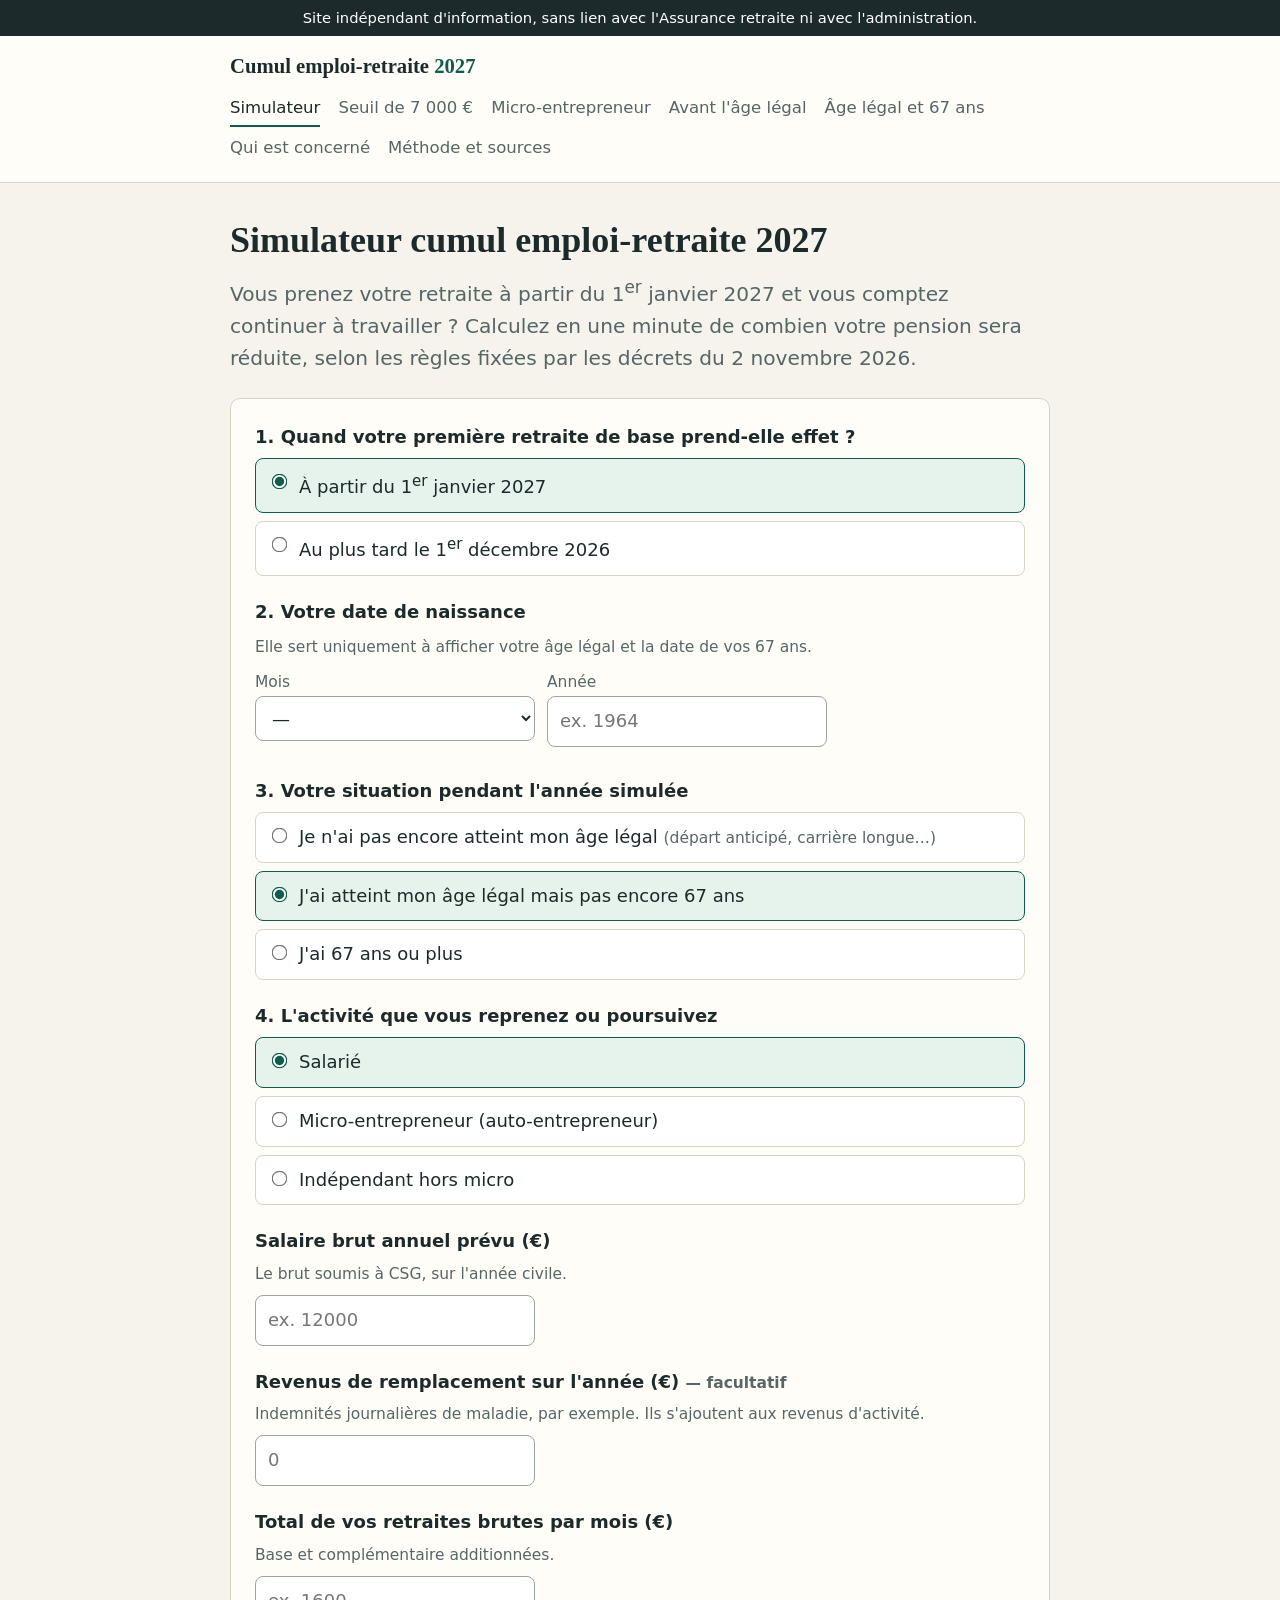
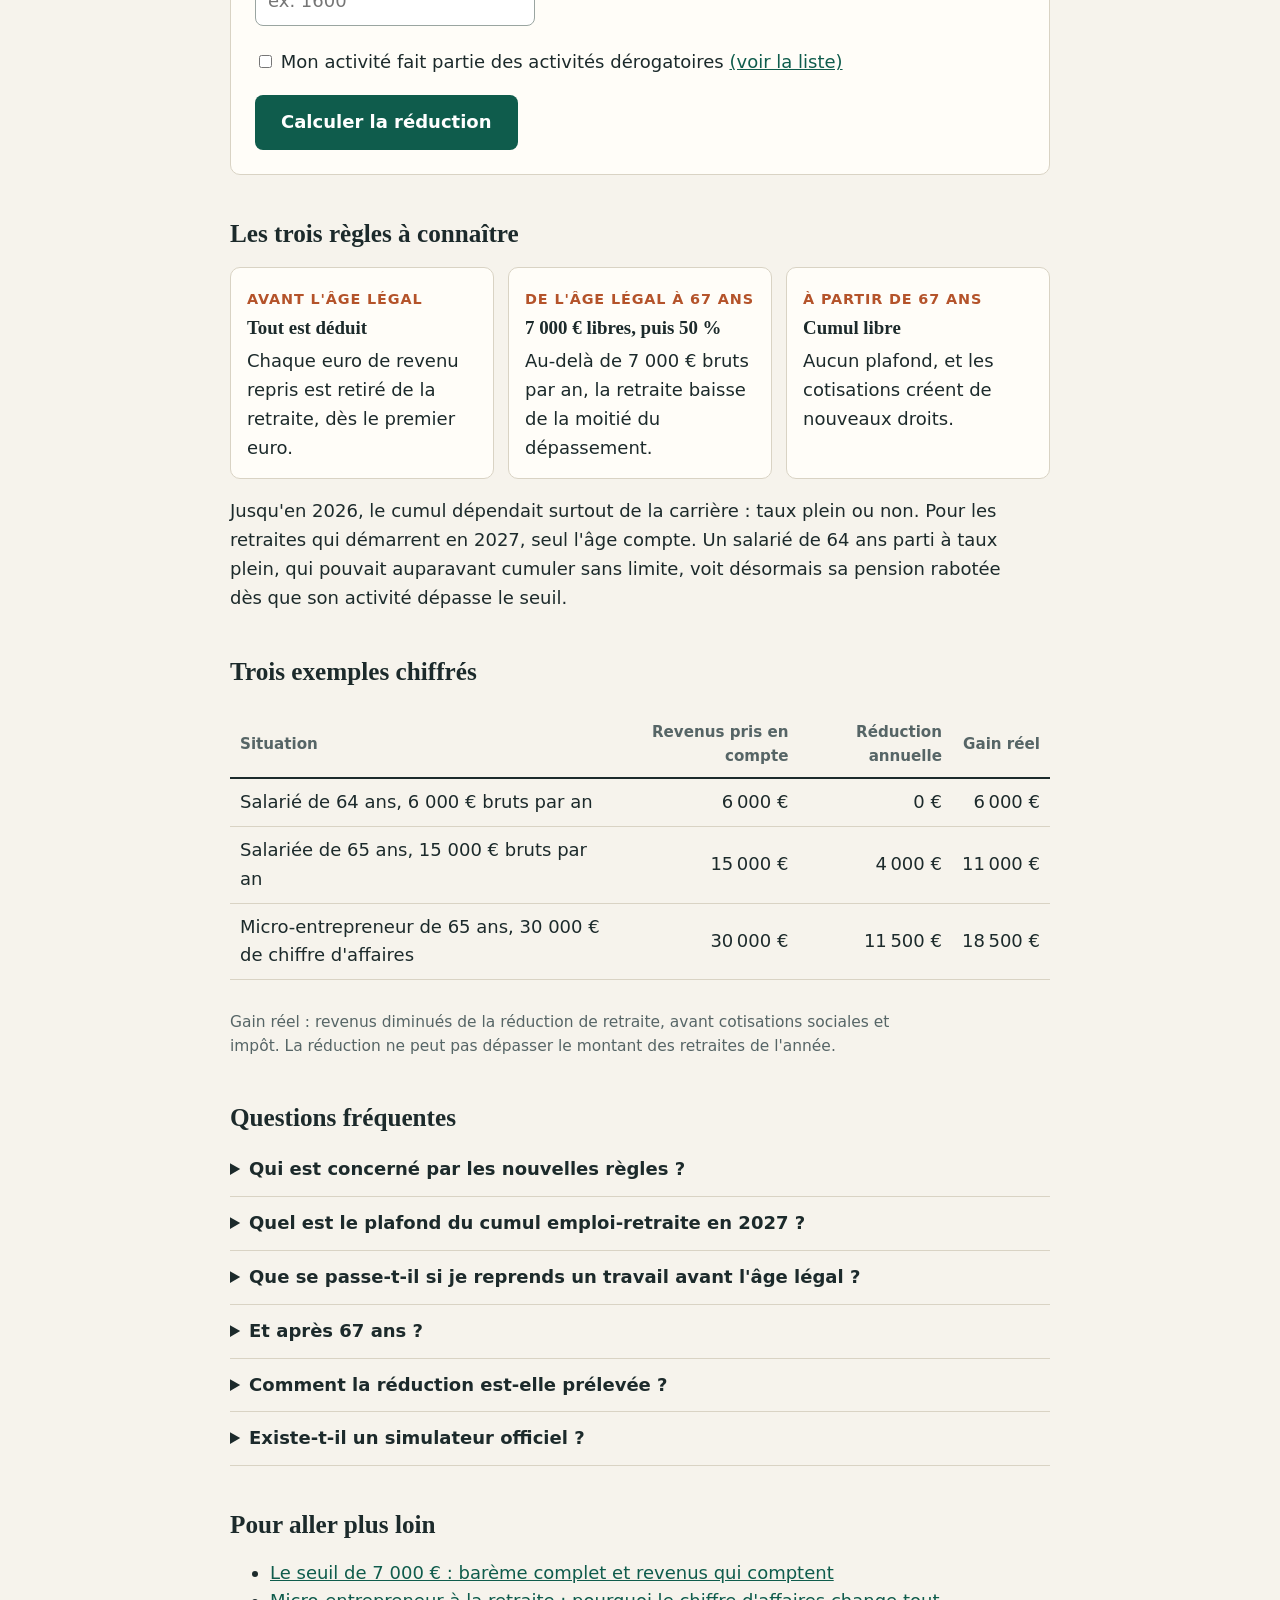
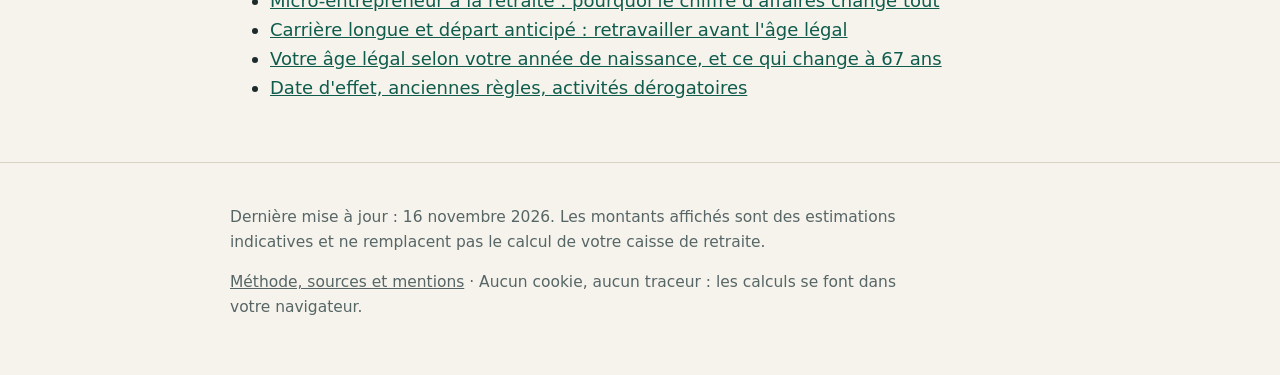
==== index.html @ e0299c95 "Add files via upload" ====
<!doctype html>
<html lang="fr">
<head>
<meta charset="utf-8">
<meta name="viewport" content="width=device-width, initial-scale=1">
<title>Simulateur cumul emploi-retraite 2027 : calculez la réduction de votre pension</title>
<meta name="description" content="Simulateur gratuit du cumul emploi-retraite 2027 : seuil de 7 000 €, réduction de 50 %, règles avant l'âge légal et après 67 ans. Calcul immédiat, sans inscription.">
<link rel="canonical" href="https://u-tawa.github.io/cumul-emploi-retraite/">
<meta property="og:title" content="Simulateur cumul emploi-retraite 2027 : calculez la réduction de votre pension">
<meta property="og:description" content="Simulateur gratuit du cumul emploi-retraite 2027 : seuil de 7 000 €, réduction de 50 %, règles avant l'âge légal et après 67 ans. Calcul immédiat, sans inscription.">
<meta property="og:type" content="website">
<meta property="og:url" content="https://u-tawa.github.io/cumul-emploi-retraite/">
<meta property="og:locale" content="fr_FR">
<link rel="icon" href="favicon.svg" type="image/svg+xml">
<link rel="stylesheet" href="style.css">
<script type="application/ld+json">{"@context": "https://schema.org", "@type": "FAQPage", "mainEntity": [{"@type": "Question", "name": "Qui est concerné par les nouvelles règles ?", "acceptedAnswer": {"@type": "Answer", "text": "Les personnes dont la première retraite de base prend effet à partir du 1er janvier 2027. Une retraite qui a pris effet au plus tard le 1er décembre 2026 reste soumise aux anciennes règles, même en cas de reprise d'activité ultérieure."}}, {"@type": "Question", "name": "Quel est le plafond du cumul emploi-retraite en 2027 ?", "acceptedAnswer": {"@type": "Answer", "text": "Entre l'âge légal et 67 ans, les revenus d'activité et de remplacement sont libres jusqu'à 7 000 € bruts par année civile. Au-delà, la retraite est réduite de la moitié du dépassement. Ce seuil est revalorisé chaque 1er janvier."}}, {"@type": "Question", "name": "Que se passe-t-il si je reprends un travail avant l'âge légal ?", "acceptedAnswer": {"@type": "Answer", "text": "La retraite est réduite du montant intégral des revenus perçus, dès le premier euro. C'est le cas notamment après un départ anticipé pour carrière longue."}}, {"@type": "Question", "name": "Et après 67 ans ?", "acceptedAnswer": {"@type": "Answer", "text": "Le cumul est libre, sans plafond de revenus, et les cotisations versées permettent d'acquérir de nouveaux droits à retraite."}}, {"@type": "Question", "name": "Comment la réduction est-elle prélevée ?", "acceptedAnswer": {"@type": "Answer", "text": "Elle est calculée sur les revenus de l'année civile puis retenue sur les versements suivants, par fractions égales sur douze mois, sans pouvoir amputer chaque versement de plus d'un tiers. Elle s'impute d'abord sur les retraites de base, puis sur les complémentaires."}}, {"@type": "Question", "name": "Existe-t-il un simulateur officiel ?", "acceptedAnswer": {"@type": "Answer", "text": "L'Assurance retraite a annoncé un simulateur pour le premier trimestre 2027. En attendant, l'outil de cette page applique les règles publiées au Journal officiel du 3 novembre 2026."}}]}</script><script type="application/ld+json">{"@context": "https://schema.org", "@type": "WebApplication", "name": "Simulateur cumul emploi-retraite 2027", "url": "https://u-tawa.github.io/cumul-emploi-retraite/", "applicationCategory": "FinanceApplication", "operatingSystem": "Tous", "inLanguage": "fr", "offers": {"@type": "Offer", "price": "0", "priceCurrency": "EUR"}, "dateModified": "2026-11-16"}</script>
</head>
<body>
<div class="notice">Site indépendant d'information, sans lien avec l'Assurance retraite ni avec l'administration.</div>
<header class="site"><div class="wrap">
<a class="brand" href="index.html">Cumul emploi-retraite <span>2027</span></a>
<nav class="main" aria-label="Navigation principale"><a href="index.html" aria-current="page">Simulateur</a><a href="plafond-7000-euros.html">Seuil de 7 000 €</a><a href="micro-entrepreneur.html">Micro-entrepreneur</a><a href="avant-age-legal.html">Avant l'âge légal</a><a href="age-legal-67-ans.html">Âge légal et 67 ans</a><a href="qui-est-concerne.html">Qui est concerné</a><a href="methode-sources.html">Méthode et sources</a></nav>
</div></header>
<main class="wrap">

<h1>Simulateur cumul emploi-retraite 2027</h1>
<p class="lead">Vous prenez votre retraite à partir du 1<sup>er</sup> janvier 2027 et vous comptez continuer à travailler ? Calculez en une minute de combien votre pension sera réduite, selon les règles fixées par les décrets du 2 novembre 2026.</p>

<form id="sim" class="card" novalidate>
<fieldset>
<legend>1. Quand votre première retraite de base prend-elle effet ?</legend>
<div class="choices">
<label><input type="radio" name="effet" value="apres" checked> <span>À partir du 1<sup>er</sup> janvier 2027</span></label>
<label><input type="radio" name="effet" value="avant"> <span>Au plus tard le 1<sup>er</sup> décembre 2026</span></label>
</div>
</fieldset>

<fieldset>
<legend>2. Votre date de naissance</legend>
<p class="hint">Elle sert uniquement à afficher votre âge légal et la date de vos 67 ans.</p>
<div class="row">
<div><label class="small" for="nm">Mois</label><select id="nm"><option value="">—</option><option value="1">Janvier</option><option value="2">Février</option><option value="3">Mars</option><option value="4">Avril</option><option value="5">Mai</option><option value="6">Juin</option><option value="7">Juillet</option><option value="8">Août</option><option value="9">Septembre</option><option value="10">Octobre</option><option value="11">Novembre</option><option value="12">Décembre</option></select></div>
<div><label class="small" for="ny">Année</label><input id="ny" type="number" inputmode="numeric" min="1945" max="1985" placeholder="ex. 1964"></div>
</div>
<p class="hint" id="ageinfo" aria-live="polite"></p>
</fieldset>

<fieldset>
<legend>3. Votre situation pendant l'année simulée</legend>
<div class="choices">
<label><input type="radio" name="tranche" value="A"> <span>Je n'ai pas encore atteint mon âge légal <span class="small">(départ anticipé, carrière longue…)</span></span></label>
<label><input type="radio" name="tranche" value="B" checked> <span>J'ai atteint mon âge légal mais pas encore 67 ans</span></label>
<label><input type="radio" name="tranche" value="C"> <span>J'ai 67 ans ou plus</span></label>
</div>
</fieldset>

<fieldset>
<legend>4. L'activité que vous reprenez ou poursuivez</legend>
<div class="choices">
<label><input type="radio" name="statut" value="salarie" checked> <span>Salarié</span></label>
<label><input type="radio" name="statut" value="micro"> <span>Micro-entrepreneur (auto-entrepreneur)</span></label>
<label><input type="radio" name="statut" value="indep"> <span>Indépendant hors micro</span></label>
</div>
</fieldset>

<fieldset>
<label class="q" for="rev" id="lab-rev">Salaire brut annuel prévu (€)</label>
<p class="hint" id="hint-rev">Le brut soumis à CSG, sur l'année civile.</p>
<input id="rev" type="number" inputmode="decimal" min="0" step="100" placeholder="ex. 12000">
<div id="bloc-micro" hidden>
<p class="hint" style="margin-top:14px">Le décret retient le chiffre d'affaires. Certaines analyses y appliquent l'abattement forfaitaire ; vous pouvez tester cette hypothèse.</p>
<div class="row">
<div><label class="small" for="activite">Nature de l'activité</label>
<select id="activite"><option value="bnc">Profession libérale (BNC)</option><option value="bic">Prestation de services (BIC)</option><option value="vente">Vente de marchandises</option></select></div>
</div>
<p><label><input type="checkbox" id="abatt"> Calculer après abattement forfaitaire (hypothèse non confirmée)</label></p>
</div>
</fieldset>

<fieldset>
<label class="q" for="ij">Revenus de remplacement sur l'année (€) <span class="small">— facultatif</span></label>
<p class="hint">Indemnités journalières de maladie, par exemple. Ils s'ajoutent aux revenus d'activité.</p>
<input id="ij" type="number" inputmode="decimal" min="0" step="100" placeholder="0">
</fieldset>

<fieldset>
<label class="q" for="pension">Total de vos retraites brutes par mois (€)</label>
<p class="hint">Base et complémentaire additionnées.</p>
<input id="pension" type="number" inputmode="decimal" min="0" step="50" placeholder="ex. 1600">
</fieldset>

<p><label><input type="checkbox" id="derog"> Mon activité fait partie des activités dérogatoires <a href="qui-est-concerne.html#derogations">(voir la liste)</a></label></p>
<button class="go" type="submit">Calculer la réduction</button>
</form>

<section id="result" class="card" hidden aria-live="polite"></section>

<h2>Les trois règles à connaître</h2>
<div class="steps">
<div><span class="n">Avant l'âge légal</span><b>Tout est déduit</b>Chaque euro de revenu repris est retiré de la retraite, dès le premier euro.</div>
<div><span class="n">De l'âge légal à 67 ans</span><b>7 000 € libres, puis 50 %</b>Au-delà de 7 000 € bruts par an, la retraite baisse de la moitié du dépassement.</div>
<div><span class="n">À partir de 67 ans</span><b>Cumul libre</b>Aucun plafond, et les cotisations créent de nouveaux droits.</div>
</div>
<p>Jusqu'en 2026, le cumul dépendait surtout de la carrière : taux plein ou non. Pour les retraites qui démarrent en 2027, seul l'âge compte. Un salarié de 64 ans parti à taux plein, qui pouvait auparavant cumuler sans limite, voit désormais sa pension rabotée dès que son activité dépasse le seuil.</p>

<h2>Trois exemples chiffrés</h2>
<div class="tablewrap"><table class="data"><thead><tr><th scope="col">Situation</th><th scope="col">Revenus pris en compte</th><th scope="col">Réduction annuelle</th><th scope="col">Gain réel</th></tr></thead><tbody><tr><td>Salarié de 64 ans, 6 000 € bruts par an</td><td>6 000 €</td><td>0 €</td><td>6 000 €</td></tr><tr><td>Salariée de 65 ans, 15 000 € bruts par an</td><td>15 000 €</td><td>4 000 €</td><td>11 000 €</td></tr><tr><td>Micro-entrepreneur de 65 ans, 30 000 € de chiffre d'affaires</td><td>30 000 €</td><td>11 500 €</td><td>18 500 €</td></tr></tbody></table></div>
<p class="small">Gain réel : revenus diminués de la réduction de retraite, avant cotisations sociales et impôt. La réduction ne peut pas dépasser le montant des retraites de l'année.</p>

<h2>Questions fréquentes</h2>
<details><summary>Qui est concerné par les nouvelles règles ?</summary><p>Les personnes dont la première retraite de base prend effet à partir du 1er janvier 2027. Une retraite qui a pris effet au plus tard le 1er décembre 2026 reste soumise aux anciennes règles, même en cas de reprise d'activité ultérieure.</p></details><details><summary>Quel est le plafond du cumul emploi-retraite en 2027 ?</summary><p>Entre l'âge légal et 67 ans, les revenus d'activité et de remplacement sont libres jusqu'à 7 000 € bruts par année civile. Au-delà, la retraite est réduite de la moitié du dépassement. Ce seuil est revalorisé chaque 1er janvier.</p></details><details><summary>Que se passe-t-il si je reprends un travail avant l'âge légal ?</summary><p>La retraite est réduite du montant intégral des revenus perçus, dès le premier euro. C'est le cas notamment après un départ anticipé pour carrière longue.</p></details><details><summary>Et après 67 ans ?</summary><p>Le cumul est libre, sans plafond de revenus, et les cotisations versées permettent d'acquérir de nouveaux droits à retraite.</p></details><details><summary>Comment la réduction est-elle prélevée ?</summary><p>Elle est calculée sur les revenus de l'année civile puis retenue sur les versements suivants, par fractions égales sur douze mois, sans pouvoir amputer chaque versement de plus d'un tiers. Elle s'impute d'abord sur les retraites de base, puis sur les complémentaires.</p></details><details><summary>Existe-t-il un simulateur officiel ?</summary><p>L'Assurance retraite a annoncé un simulateur pour le premier trimestre 2027. En attendant, l'outil de cette page applique les règles publiées au Journal officiel du 3 novembre 2026.</p></details>

<h2>Pour aller plus loin</h2>
<ul>
<li><a href="plafond-7000-euros.html">Le seuil de 7 000 € : barème complet et revenus qui comptent</a></li>
<li><a href="micro-entrepreneur.html">Micro-entrepreneur à la retraite : pourquoi le chiffre d'affaires change tout</a></li>
<li><a href="avant-age-legal.html">Carrière longue et départ anticipé : retravailler avant l'âge légal</a></li>
<li><a href="age-legal-67-ans.html">Votre âge légal selon votre année de naissance, et ce qui change à 67 ans</a></li>
<li><a href="qui-est-concerne.html">Date d'effet, anciennes règles, activités dérogatoires</a></li>
</ul>

</main>
<footer class="site"><div class="wrap">
<p>Dernière mise à jour : 16 novembre 2026. Les montants affichés sont des estimations indicatives et ne remplacent pas le calcul de votre caisse de retraite.</p>
<p><a href="methode-sources.html">Méthode, sources et mentions</a> · Aucun cookie, aucun traceur : les calculs se font dans votre navigateur.</p>
</div></footer>
<script src="app.js" defer></script>
</body>
</html>
---- style.css ----
:root{
  --ink:#1c2a2b; --muted:#566566; --paper:#f6f3ec; --card:#fffdf8; --line:#d9d3c4;
  --accent:#0f5c4c; --accent-2:#b4532a; --warn-bg:#fdf1e3; --ok-bg:#e6f2ec; --bad-bg:#fbe9e4;
}
*{box-sizing:border-box}
html{font-size:112.5%}
body{margin:0;background:var(--paper);color:var(--ink);font-family:"Segoe UI",system-ui,-apple-system,Roboto,Helvetica,Arial,sans-serif;line-height:1.6}
a{color:var(--accent)}
a:focus-visible,button:focus-visible,input:focus-visible,select:focus-visible{outline:3px solid var(--accent-2);outline-offset:2px}
.wrap{max-width:860px;margin:0 auto;padding:0 20px}
header.site{border-bottom:1px solid var(--line);background:var(--card)}
header.site .wrap{display:flex;flex-wrap:wrap;align-items:center;justify-content:space-between;gap:8px 24px;padding-top:14px;padding-bottom:14px}
.brand{font-family:Georgia,"Times New Roman",serif;font-weight:700;font-size:1.15rem;color:var(--ink);text-decoration:none}
.brand span{color:var(--accent)}
nav.main{display:flex;flex-wrap:wrap;gap:4px 18px;font-size:.92rem}
nav.main a{text-decoration:none;color:var(--muted);padding:4px 0;border-bottom:2px solid transparent}
nav.main a:hover,nav.main a[aria-current=page]{color:var(--ink);border-color:var(--accent)}
.notice{background:var(--ink);color:#fff;font-size:.82rem;text-align:center;padding:6px 12px}
h1,h2,h3{font-family:Georgia,"Times New Roman",serif;line-height:1.2;text-wrap:balance}
h1{font-size:2rem;margin:36px 0 12px}
h2{font-size:1.4rem;margin:44px 0 10px}
h3{font-size:1.1rem;margin:26px 0 6px}
.lead{font-size:1.12rem;color:var(--muted);margin:0 0 24px;max-width:62ch}
p,li{max-width:70ch}
.card{background:var(--card);border:1px solid var(--line);border-radius:10px;padding:24px;margin:24px 0}
fieldset{border:0;padding:0;margin:0 0 22px}
legend,label.q{font-weight:600;display:block;margin-bottom:6px;padding:0}
.hint{font-size:.86rem;color:var(--muted);margin:2px 0 8px}
input[type=number],select{font:inherit;padding:10px 12px;border:1.5px solid #9aa5a1;border-radius:8px;background:#fff;color:var(--ink);width:100%;max-width:280px}
.row{display:flex;flex-wrap:wrap;gap:12px}
.row>div{flex:1 1 180px;max-width:280px}
.choices{display:grid;gap:8px}
.choices label{display:flex;gap:10px;align-items:flex-start;border:1.5px solid var(--line);border-radius:8px;padding:10px 12px;background:#fff;cursor:pointer}
.choices input{margin-top:6px;accent-color:var(--accent);transform:scale(1.2)}
.choices label:has(input:checked){border-color:var(--accent);background:var(--ok-bg)}
button.go{font:inherit;font-weight:700;background:var(--accent);color:#fff;border:0;border-radius:8px;padding:13px 26px;cursor:pointer}
button.go:hover{background:#0b4a3d}
#result{scroll-margin-top:16px}
.verdict{border-radius:10px;padding:20px 22px;margin:20px 0}
.verdict.ok{background:var(--ok-bg)}.verdict.mid{background:var(--warn-bg)}.verdict.bad{background:var(--bad-bg)}
.verdict .big{font-family:Georgia,serif;font-size:1.9rem;font-weight:700;display:block;line-height:1.15;margin:4px 0 6px;font-variant-numeric:tabular-nums}
.kv{width:100%;border-collapse:collapse;margin:10px 0}
.kv td{padding:9px 0;border-bottom:1px solid var(--line);vertical-align:top}
.kv td:last-child{text-align:right;font-weight:600;white-space:nowrap;font-variant-numeric:tabular-nums;padding-left:16px}
.tablewrap{overflow-x:auto}
table.data{border-collapse:collapse;width:100%;margin:14px 0;font-variant-numeric:tabular-nums}
table.data th,table.data td{border-bottom:1px solid var(--line);padding:9px 10px;text-align:right}
table.data th:first-child,table.data td:first-child{text-align:left}
table.data thead th{font-size:.84rem;color:var(--muted);font-weight:600;border-bottom:2px solid var(--ink)}
.callout{border-left:4px solid var(--accent-2);background:var(--warn-bg);padding:14px 18px;border-radius:0 8px 8px 0;margin:20px 0}
.callout p{margin:0}
.steps{display:grid;grid-template-columns:repeat(auto-fit,minmax(220px,1fr));gap:14px;margin:18px 0}
.steps div{background:var(--card);border:1px solid var(--line);border-radius:10px;padding:16px}
.steps b{display:block;font-family:Georgia,serif;font-size:1.05rem;margin-bottom:4px}
.steps .n{color:var(--accent-2);font-weight:700;font-size:.8rem;letter-spacing:.06em;text-transform:uppercase}
details{border-bottom:1px solid var(--line);padding:12px 0}
summary{font-weight:600;cursor:pointer}
.small{font-size:.86rem;color:var(--muted)}
footer.site{border-top:1px solid var(--line);margin-top:60px;padding:26px 0 40px;font-size:.86rem;color:var(--muted)}
footer.site a{color:var(--muted)}
.cta{display:inline-block;background:var(--accent);color:#fff;text-decoration:none;font-weight:700;padding:12px 22px;border-radius:8px;margin:8px 0}
[hidden]{display:none!important}
@media (max-width:560px){h1{font-size:1.6rem}.card{padding:18px}.verdict .big{font-size:1.5rem}}
@media print{header.site nav,.notice,button.go,footer.site{display:none}body{background:#fff}}
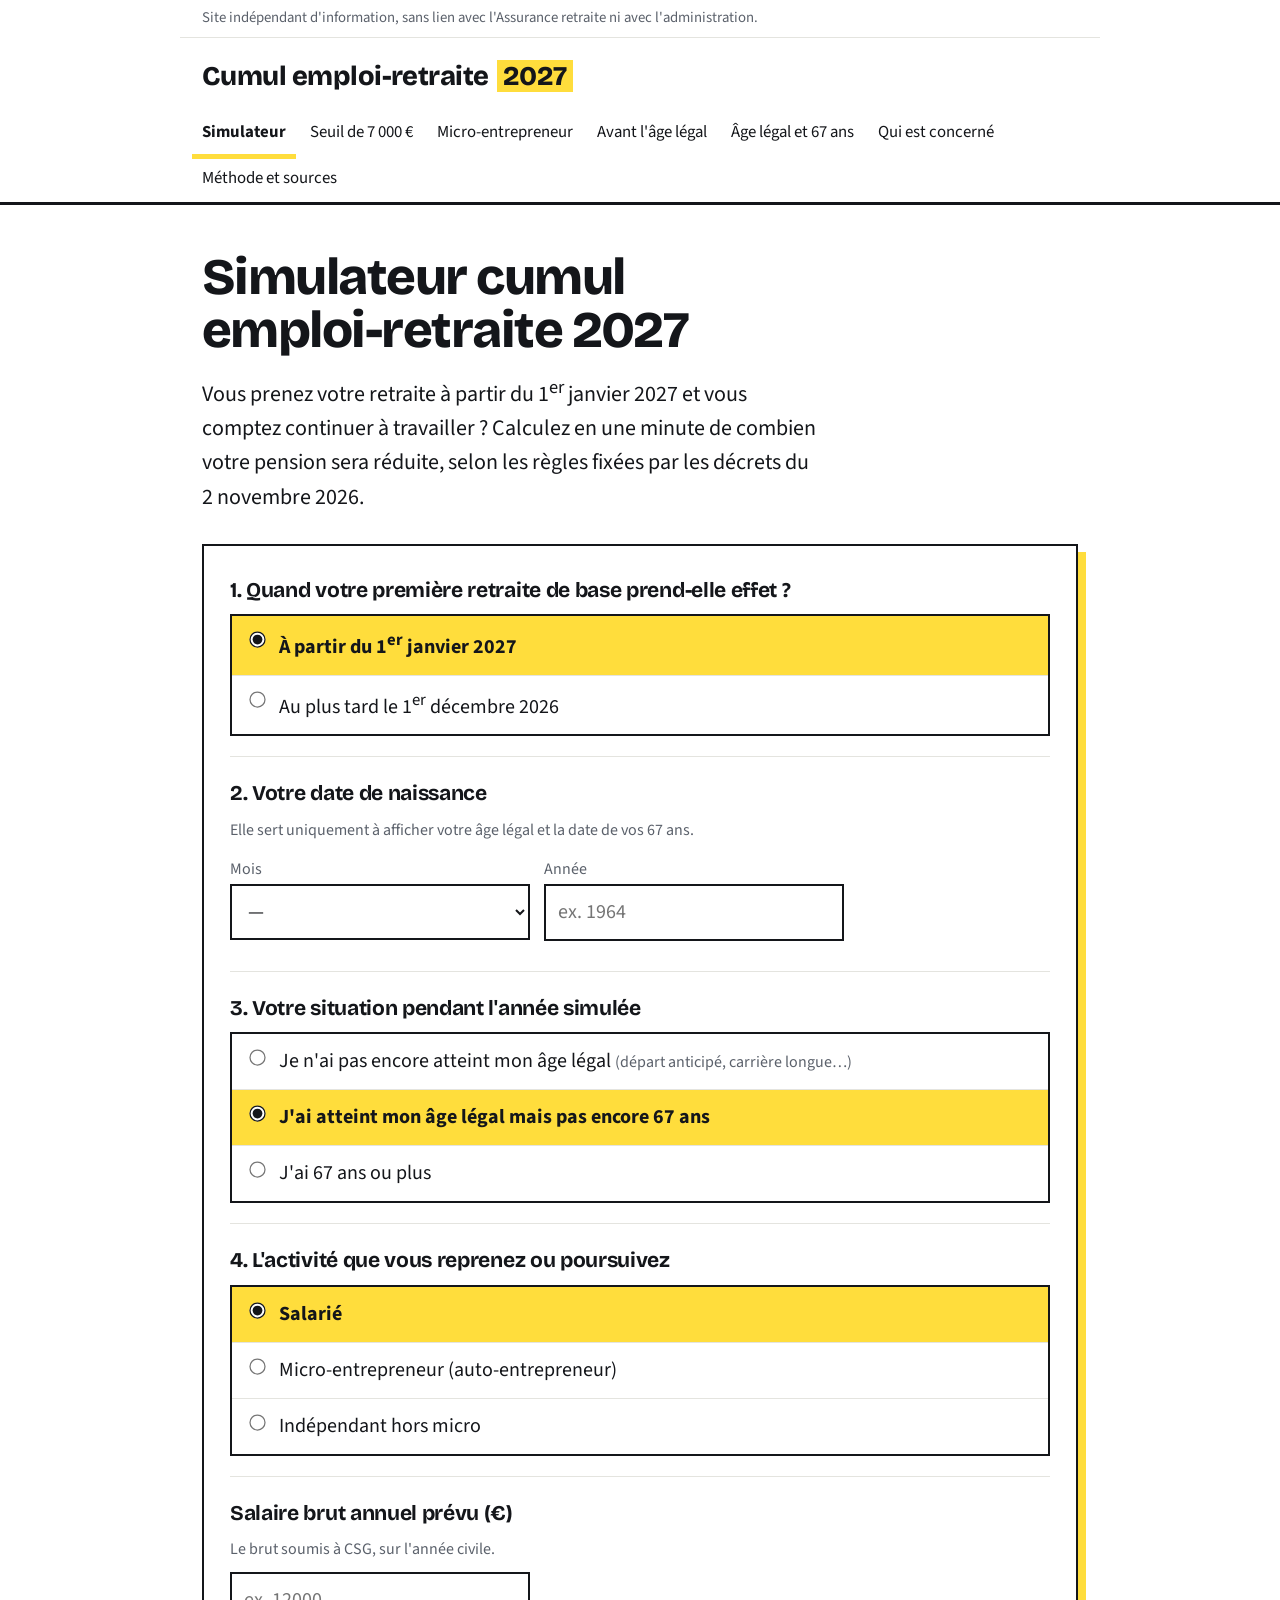
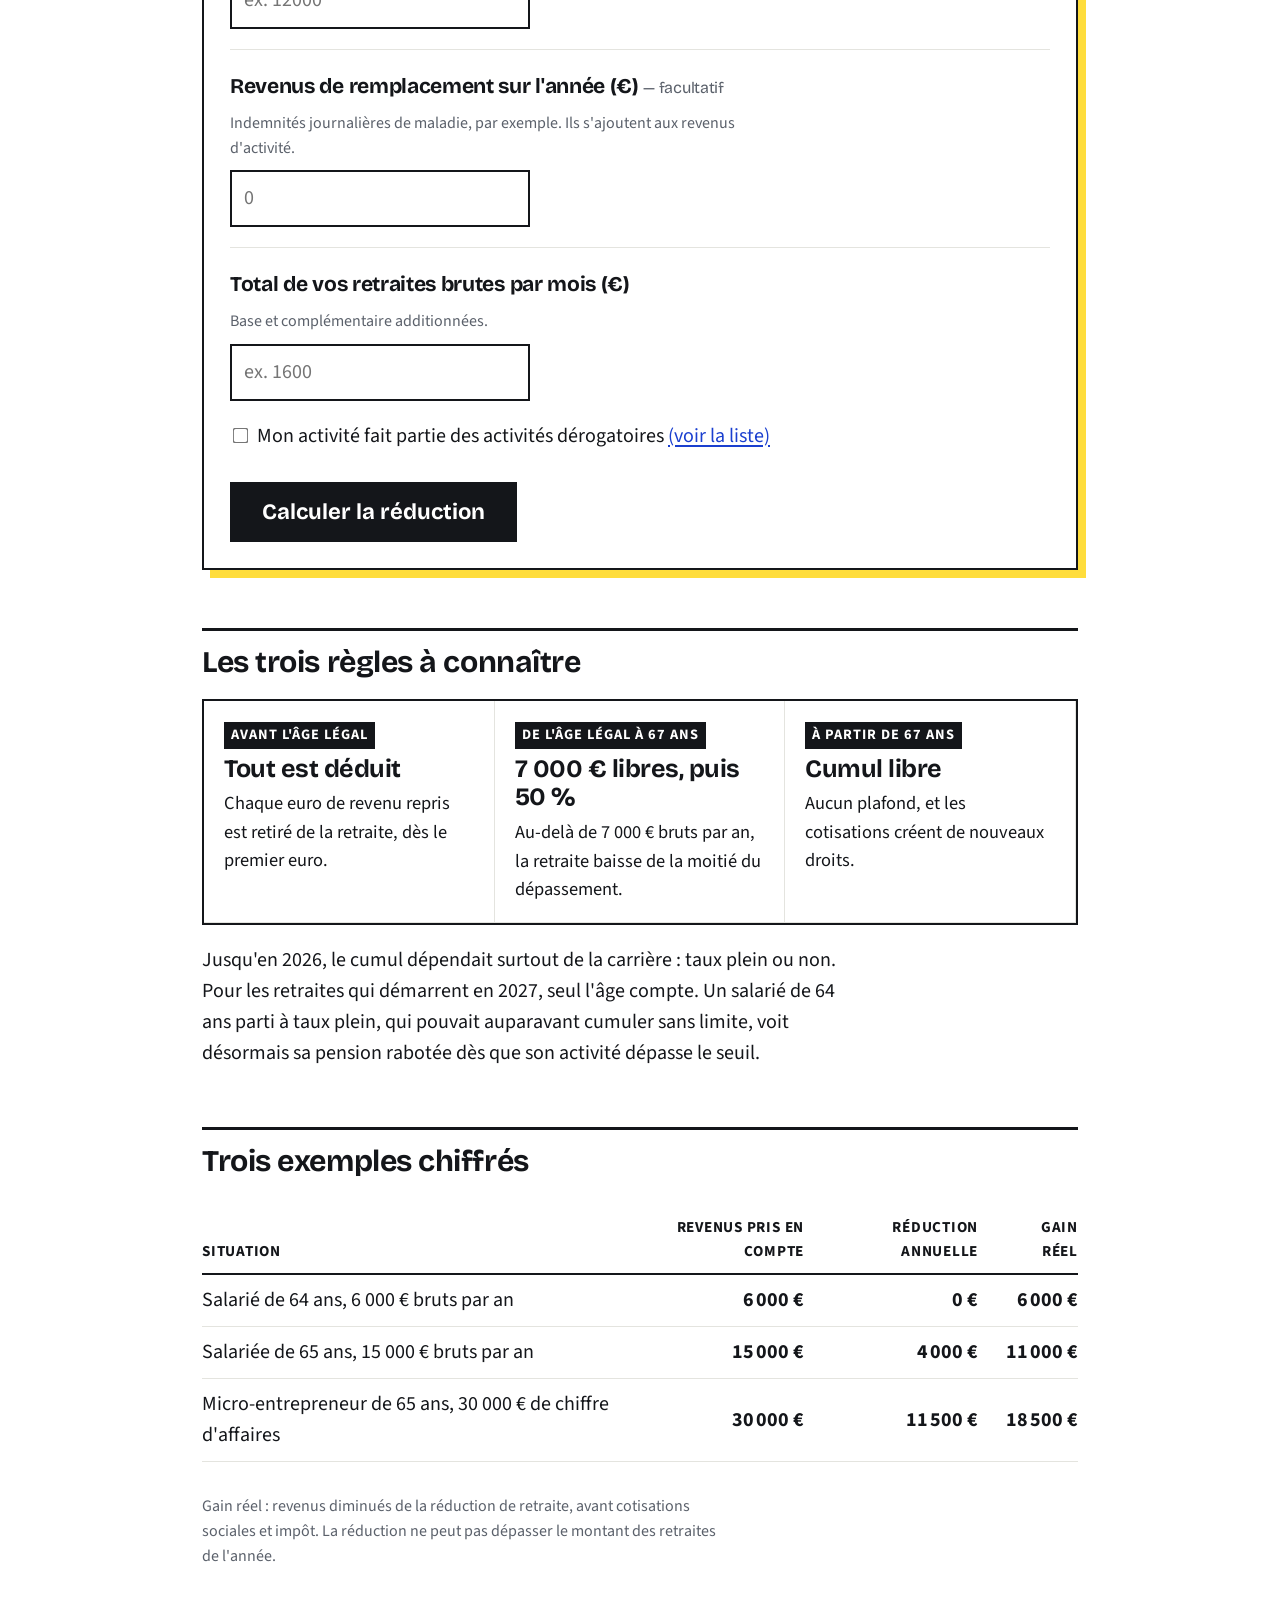
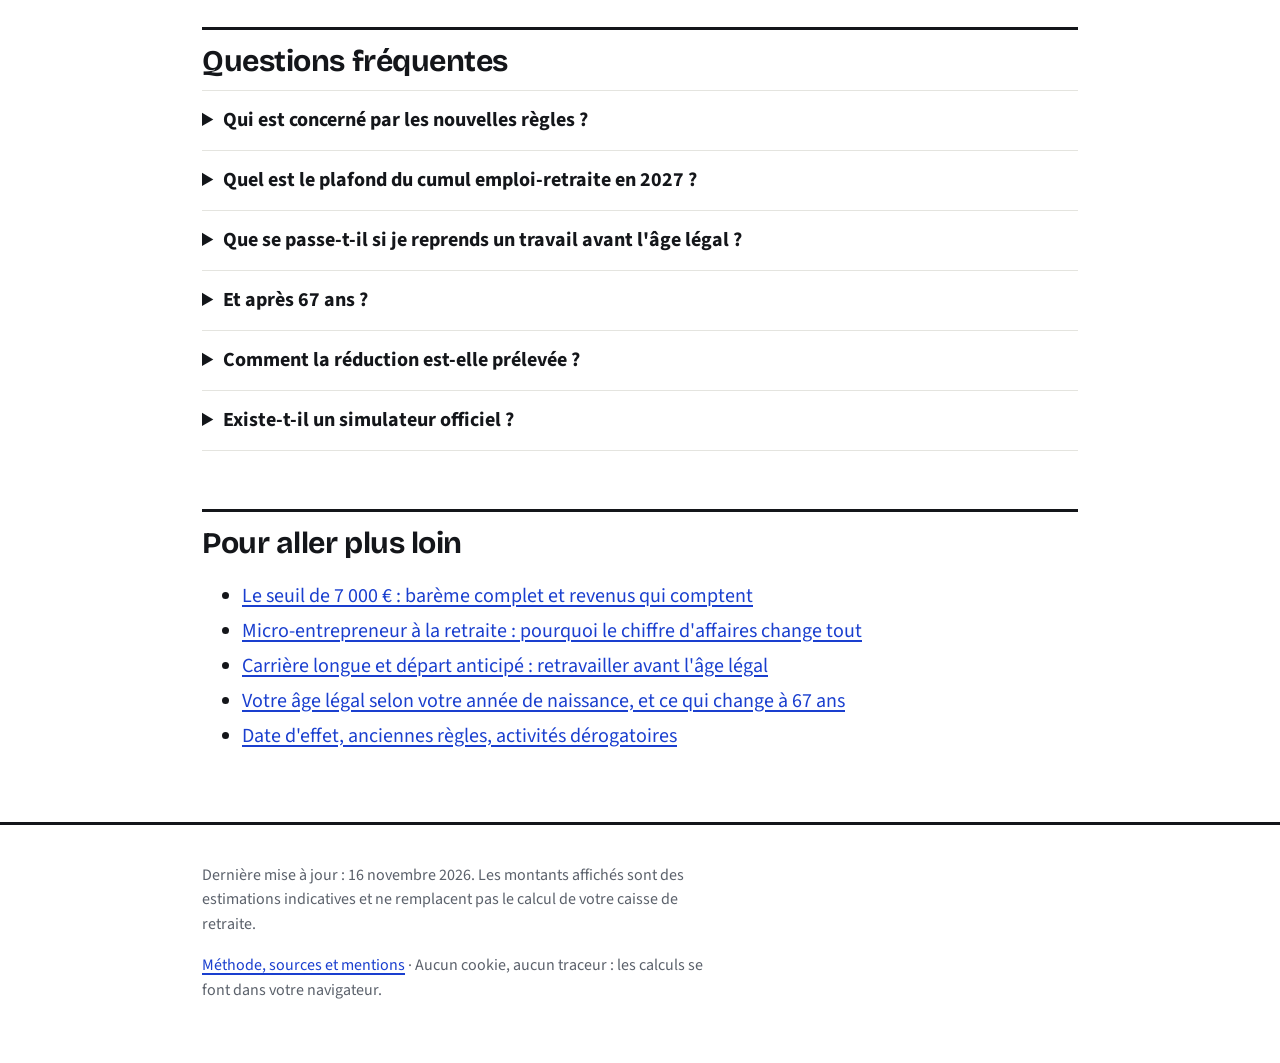
==== commit bc8d390a: "Add files via upload" ====
--- a/index.html
+++ b/index.html
@@ -3,32 +3,32 @@
 <head>
 <meta charset="utf-8">
 <meta name="viewport" content="width=device-width, initial-scale=1">
-<title>Simulateur cumul emploi-retraite 2027 : calculez la réduction de votre pension</title>
-<meta name="description" content="Simulateur gratuit du cumul emploi-retraite 2027 : seuil de 7 000 €, réduction de 50 %, règles avant l'âge légal et après 67 ans. Calcul immédiat, sans inscription.">
+<title>Simulateur cumul emploi-retraite 2027 : calculez la réduction de votre pension</title>
+<meta name="description" content="Simulateur gratuit du cumul emploi-retraite 2027 : seuil de 7 000 €, réduction de 50 %, règles avant l'âge légal et après 67 ans. Calcul immédiat, sans inscription.">
 <link rel="canonical" href="https://u-tawa.github.io/cumul-emploi-retraite/">
-<meta property="og:title" content="Simulateur cumul emploi-retraite 2027 : calculez la réduction de votre pension">
-<meta property="og:description" content="Simulateur gratuit du cumul emploi-retraite 2027 : seuil de 7 000 €, réduction de 50 %, règles avant l'âge légal et après 67 ans. Calcul immédiat, sans inscription.">
+<meta property="og:title" content="Simulateur cumul emploi-retraite 2027 : calculez la réduction de votre pension">
+<meta property="og:description" content="Simulateur gratuit du cumul emploi-retraite 2027 : seuil de 7 000 €, réduction de 50 %, règles avant l'âge légal et après 67 ans. Calcul immédiat, sans inscription.">
 <meta property="og:type" content="website">
 <meta property="og:url" content="https://u-tawa.github.io/cumul-emploi-retraite/">
 <meta property="og:locale" content="fr_FR">
 <link rel="icon" href="favicon.svg" type="image/svg+xml">
 <link rel="stylesheet" href="style.css">
-<script type="application/ld+json">{"@context": "https://schema.org", "@type": "FAQPage", "mainEntity": [{"@type": "Question", "name": "Qui est concerné par les nouvelles règles ?", "acceptedAnswer": {"@type": "Answer", "text": "Les personnes dont la première retraite de base prend effet à partir du 1er janvier 2027. Une retraite qui a pris effet au plus tard le 1er décembre 2026 reste soumise aux anciennes règles, même en cas de reprise d'activité ultérieure."}}, {"@type": "Question", "name": "Quel est le plafond du cumul emploi-retraite en 2027 ?", "acceptedAnswer": {"@type": "Answer", "text": "Entre l'âge légal et 67 ans, les revenus d'activité et de remplacement sont libres jusqu'à 7 000 € bruts par année civile. Au-delà, la retraite est réduite de la moitié du dépassement. Ce seuil est revalorisé chaque 1er janvier."}}, {"@type": "Question", "name": "Que se passe-t-il si je reprends un travail avant l'âge légal ?", "acceptedAnswer": {"@type": "Answer", "text": "La retraite est réduite du montant intégral des revenus perçus, dès le premier euro. C'est le cas notamment après un départ anticipé pour carrière longue."}}, {"@type": "Question", "name": "Et après 67 ans ?", "acceptedAnswer": {"@type": "Answer", "text": "Le cumul est libre, sans plafond de revenus, et les cotisations versées permettent d'acquérir de nouveaux droits à retraite."}}, {"@type": "Question", "name": "Comment la réduction est-elle prélevée ?", "acceptedAnswer": {"@type": "Answer", "text": "Elle est calculée sur les revenus de l'année civile puis retenue sur les versements suivants, par fractions égales sur douze mois, sans pouvoir amputer chaque versement de plus d'un tiers. Elle s'impute d'abord sur les retraites de base, puis sur les complémentaires."}}, {"@type": "Question", "name": "Existe-t-il un simulateur officiel ?", "acceptedAnswer": {"@type": "Answer", "text": "L'Assurance retraite a annoncé un simulateur pour le premier trimestre 2027. En attendant, l'outil de cette page applique les règles publiées au Journal officiel du 3 novembre 2026."}}]}</script><script type="application/ld+json">{"@context": "https://schema.org", "@type": "WebApplication", "name": "Simulateur cumul emploi-retraite 2027", "url": "https://u-tawa.github.io/cumul-emploi-retraite/", "applicationCategory": "FinanceApplication", "operatingSystem": "Tous", "inLanguage": "fr", "offers": {"@type": "Offer", "price": "0", "priceCurrency": "EUR"}, "dateModified": "2026-11-16"}</script>
+<script type="application/ld+json">{"@context": "https://schema.org", "@type": "FAQPage", "mainEntity": [{"@type": "Question", "name": "Qui est concerné par les nouvelles règles ?", "acceptedAnswer": {"@type": "Answer", "text": "Les personnes dont la première retraite de base prend effet à partir du 1er janvier 2027. Une retraite qui a pris effet au plus tard le 1er décembre 2026 reste soumise aux anciennes règles, même en cas de reprise d'activité ultérieure."}}, {"@type": "Question", "name": "Quel est le plafond du cumul emploi-retraite en 2027 ?", "acceptedAnswer": {"@type": "Answer", "text": "Entre l'âge légal et 67 ans, les revenus d'activité et de remplacement sont libres jusqu'à 7 000 € bruts par année civile. Au-delà, la retraite est réduite de la moitié du dépassement. Ce seuil est revalorisé chaque 1er janvier."}}, {"@type": "Question", "name": "Que se passe-t-il si je reprends un travail avant l'âge légal ?", "acceptedAnswer": {"@type": "Answer", "text": "La retraite est réduite du montant intégral des revenus perçus, dès le premier euro. C'est le cas notamment après un départ anticipé pour carrière longue."}}, {"@type": "Question", "name": "Et après 67 ans ?", "acceptedAnswer": {"@type": "Answer", "text": "Le cumul est libre, sans plafond de revenus, et les cotisations versées permettent d'acquérir de nouveaux droits à retraite."}}, {"@type": "Question", "name": "Comment la réduction est-elle prélevée ?", "acceptedAnswer": {"@type": "Answer", "text": "Elle est calculée sur les revenus de l'année civile puis retenue sur les versements suivants, par fractions égales sur douze mois, sans pouvoir amputer chaque versement de plus d'un tiers. Elle s'impute d'abord sur les retraites de base, puis sur les complémentaires."}}, {"@type": "Question", "name": "Existe-t-il un simulateur officiel ?", "acceptedAnswer": {"@type": "Answer", "text": "L'Assurance retraite a annoncé un simulateur pour le premier trimestre 2027. En attendant, l'outil de cette page applique les règles publiées au Journal officiel du 3 novembre 2026."}}]}</script><script type="application/ld+json">{"@context": "https://schema.org", "@type": "WebApplication", "name": "Simulateur cumul emploi-retraite 2027", "url": "https://u-tawa.github.io/cumul-emploi-retraite/", "applicationCategory": "FinanceApplication", "operatingSystem": "Tous", "inLanguage": "fr", "offers": {"@type": "Offer", "price": "0", "priceCurrency": "EUR"}, "dateModified": "2026-11-16"}</script>
 </head>
 <body>
 <div class="notice">Site indépendant d'information, sans lien avec l'Assurance retraite ni avec l'administration.</div>
 <header class="site"><div class="wrap">
 <a class="brand" href="index.html">Cumul emploi-retraite <span>2027</span></a>
-<nav class="main" aria-label="Navigation principale"><a href="index.html" aria-current="page">Simulateur</a><a href="plafond-7000-euros.html">Seuil de 7 000 €</a><a href="micro-entrepreneur.html">Micro-entrepreneur</a><a href="avant-age-legal.html">Avant l'âge légal</a><a href="age-legal-67-ans.html">Âge légal et 67 ans</a><a href="qui-est-concerne.html">Qui est concerné</a><a href="methode-sources.html">Méthode et sources</a></nav>
+<nav class="main" aria-label="Navigation principale"><a href="index.html" aria-current="page">Simulateur</a><a href="plafond-7000-euros.html">Seuil de 7 000 €</a><a href="micro-entrepreneur.html">Micro-entrepreneur</a><a href="avant-age-legal.html">Avant l'âge légal</a><a href="age-legal-67-ans.html">Âge légal et 67 ans</a><a href="qui-est-concerne.html">Qui est concerné</a><a href="methode-sources.html">Méthode et sources</a></nav>
 </div></header>
 <main class="wrap">
 
 <h1>Simulateur cumul emploi-retraite 2027</h1>
-<p class="lead">Vous prenez votre retraite à partir du 1<sup>er</sup> janvier 2027 et vous comptez continuer à travailler ? Calculez en une minute de combien votre pension sera réduite, selon les règles fixées par les décrets du 2 novembre 2026.</p>
+<p class="lead">Vous prenez votre retraite à partir du 1<sup>er</sup> janvier 2027 et vous comptez continuer à travailler ? Calculez en une minute de combien votre pension sera réduite, selon les règles fixées par les décrets du 2 novembre 2026.</p>
 
 <form id="sim" class="card" novalidate>
 <fieldset>
-<legend>1. Quand votre première retraite de base prend-elle effet ?</legend>
+<legend>1. Quand votre première retraite de base prend-elle effet ?</legend>
 <div class="choices">
 <label><input type="radio" name="effet" value="apres" checked> <span>À partir du 1<sup>er</sup> janvier 2027</span></label>
 <label><input type="radio" name="effet" value="avant"> <span>Au plus tard le 1<sup>er</sup> décembre 2026</span></label>
@@ -68,7 +68,7 @@
 <p class="hint" id="hint-rev">Le brut soumis à CSG, sur l'année civile.</p>
 <input id="rev" type="number" inputmode="decimal" min="0" step="100" placeholder="ex. 12000">
 <div id="bloc-micro" hidden>
-<p class="hint" style="margin-top:14px">Le décret retient le chiffre d'affaires. Certaines analyses y appliquent l'abattement forfaitaire ; vous pouvez tester cette hypothèse.</p>
+<p class="hint" style="margin-top:14px">Le décret retient le chiffre d'affaires. Certaines analyses y appliquent l'abattement forfaitaire ; vous pouvez tester cette hypothèse.</p>
 <div class="row">
 <div><label class="small" for="activite">Nature de l'activité</label>
 <select id="activite"><option value="bnc">Profession libérale (BNC)</option><option value="bic">Prestation de services (BIC)</option><option value="vente">Vente de marchandises</option></select></div>
@@ -98,31 +98,31 @@
 <h2>Les trois règles à connaître</h2>
 <div class="steps">
 <div><span class="n">Avant l'âge légal</span><b>Tout est déduit</b>Chaque euro de revenu repris est retiré de la retraite, dès le premier euro.</div>
-<div><span class="n">De l'âge légal à 67 ans</span><b>7 000 € libres, puis 50 %</b>Au-delà de 7 000 € bruts par an, la retraite baisse de la moitié du dépassement.</div>
+<div><span class="n">De l'âge légal à 67 ans</span><b>7 000 € libres, puis 50 %</b>Au-delà de 7 000 € bruts par an, la retraite baisse de la moitié du dépassement.</div>
 <div><span class="n">À partir de 67 ans</span><b>Cumul libre</b>Aucun plafond, et les cotisations créent de nouveaux droits.</div>
 </div>
-<p>Jusqu'en 2026, le cumul dépendait surtout de la carrière : taux plein ou non. Pour les retraites qui démarrent en 2027, seul l'âge compte. Un salarié de 64 ans parti à taux plein, qui pouvait auparavant cumuler sans limite, voit désormais sa pension rabotée dès que son activité dépasse le seuil.</p>
+<p>Jusqu'en 2026, le cumul dépendait surtout de la carrière : taux plein ou non. Pour les retraites qui démarrent en 2027, seul l'âge compte. Un salarié de 64 ans parti à taux plein, qui pouvait auparavant cumuler sans limite, voit désormais sa pension rabotée dès que son activité dépasse le seuil.</p>
 
 <h2>Trois exemples chiffrés</h2>
-<div class="tablewrap"><table class="data"><thead><tr><th scope="col">Situation</th><th scope="col">Revenus pris en compte</th><th scope="col">Réduction annuelle</th><th scope="col">Gain réel</th></tr></thead><tbody><tr><td>Salarié de 64 ans, 6 000 € bruts par an</td><td>6 000 €</td><td>0 €</td><td>6 000 €</td></tr><tr><td>Salariée de 65 ans, 15 000 € bruts par an</td><td>15 000 €</td><td>4 000 €</td><td>11 000 €</td></tr><tr><td>Micro-entrepreneur de 65 ans, 30 000 € de chiffre d'affaires</td><td>30 000 €</td><td>11 500 €</td><td>18 500 €</td></tr></tbody></table></div>
-<p class="small">Gain réel : revenus diminués de la réduction de retraite, avant cotisations sociales et impôt. La réduction ne peut pas dépasser le montant des retraites de l'année.</p>
+<div class="tablewrap"><table class="data"><thead><tr><th scope="col">Situation</th><th scope="col">Revenus pris en compte</th><th scope="col">Réduction annuelle</th><th scope="col">Gain réel</th></tr></thead><tbody><tr><td>Salarié de 64 ans, 6 000 € bruts par an</td><td>6 000 €</td><td>0 €</td><td>6 000 €</td></tr><tr><td>Salariée de 65 ans, 15 000 € bruts par an</td><td>15 000 €</td><td>4 000 €</td><td>11 000 €</td></tr><tr><td>Micro-entrepreneur de 65 ans, 30 000 € de chiffre d'affaires</td><td>30 000 €</td><td>11 500 €</td><td>18 500 €</td></tr></tbody></table></div>
+<p class="small">Gain réel : revenus diminués de la réduction de retraite, avant cotisations sociales et impôt. La réduction ne peut pas dépasser le montant des retraites de l'année.</p>
 
 <h2>Questions fréquentes</h2>
-<details><summary>Qui est concerné par les nouvelles règles ?</summary><p>Les personnes dont la première retraite de base prend effet à partir du 1er janvier 2027. Une retraite qui a pris effet au plus tard le 1er décembre 2026 reste soumise aux anciennes règles, même en cas de reprise d'activité ultérieure.</p></details><details><summary>Quel est le plafond du cumul emploi-retraite en 2027 ?</summary><p>Entre l'âge légal et 67 ans, les revenus d'activité et de remplacement sont libres jusqu'à 7 000 € bruts par année civile. Au-delà, la retraite est réduite de la moitié du dépassement. Ce seuil est revalorisé chaque 1er janvier.</p></details><details><summary>Que se passe-t-il si je reprends un travail avant l'âge légal ?</summary><p>La retraite est réduite du montant intégral des revenus perçus, dès le premier euro. C'est le cas notamment après un départ anticipé pour carrière longue.</p></details><details><summary>Et après 67 ans ?</summary><p>Le cumul est libre, sans plafond de revenus, et les cotisations versées permettent d'acquérir de nouveaux droits à retraite.</p></details><details><summary>Comment la réduction est-elle prélevée ?</summary><p>Elle est calculée sur les revenus de l'année civile puis retenue sur les versements suivants, par fractions égales sur douze mois, sans pouvoir amputer chaque versement de plus d'un tiers. Elle s'impute d'abord sur les retraites de base, puis sur les complémentaires.</p></details><details><summary>Existe-t-il un simulateur officiel ?</summary><p>L'Assurance retraite a annoncé un simulateur pour le premier trimestre 2027. En attendant, l'outil de cette page applique les règles publiées au Journal officiel du 3 novembre 2026.</p></details>
+<details><summary>Qui est concerné par les nouvelles règles ?</summary><p>Les personnes dont la première retraite de base prend effet à partir du 1er janvier 2027. Une retraite qui a pris effet au plus tard le 1er décembre 2026 reste soumise aux anciennes règles, même en cas de reprise d'activité ultérieure.</p></details><details><summary>Quel est le plafond du cumul emploi-retraite en 2027 ?</summary><p>Entre l'âge légal et 67 ans, les revenus d'activité et de remplacement sont libres jusqu'à 7 000 € bruts par année civile. Au-delà, la retraite est réduite de la moitié du dépassement. Ce seuil est revalorisé chaque 1er janvier.</p></details><details><summary>Que se passe-t-il si je reprends un travail avant l'âge légal ?</summary><p>La retraite est réduite du montant intégral des revenus perçus, dès le premier euro. C'est le cas notamment après un départ anticipé pour carrière longue.</p></details><details><summary>Et après 67 ans ?</summary><p>Le cumul est libre, sans plafond de revenus, et les cotisations versées permettent d'acquérir de nouveaux droits à retraite.</p></details><details><summary>Comment la réduction est-elle prélevée ?</summary><p>Elle est calculée sur les revenus de l'année civile puis retenue sur les versements suivants, par fractions égales sur douze mois, sans pouvoir amputer chaque versement de plus d'un tiers. Elle s'impute d'abord sur les retraites de base, puis sur les complémentaires.</p></details><details><summary>Existe-t-il un simulateur officiel ?</summary><p>L'Assurance retraite a annoncé un simulateur pour le premier trimestre 2027. En attendant, l'outil de cette page applique les règles publiées au Journal officiel du 3 novembre 2026.</p></details>
 
 <h2>Pour aller plus loin</h2>
 <ul>
-<li><a href="plafond-7000-euros.html">Le seuil de 7 000 € : barème complet et revenus qui comptent</a></li>
-<li><a href="micro-entrepreneur.html">Micro-entrepreneur à la retraite : pourquoi le chiffre d'affaires change tout</a></li>
-<li><a href="avant-age-legal.html">Carrière longue et départ anticipé : retravailler avant l'âge légal</a></li>
+<li><a href="plafond-7000-euros.html">Le seuil de 7 000 € : barème complet et revenus qui comptent</a></li>
+<li><a href="micro-entrepreneur.html">Micro-entrepreneur à la retraite : pourquoi le chiffre d'affaires change tout</a></li>
+<li><a href="avant-age-legal.html">Carrière longue et départ anticipé : retravailler avant l'âge légal</a></li>
 <li><a href="age-legal-67-ans.html">Votre âge légal selon votre année de naissance, et ce qui change à 67 ans</a></li>
 <li><a href="qui-est-concerne.html">Date d'effet, anciennes règles, activités dérogatoires</a></li>
 </ul>
 
 </main>
 <footer class="site"><div class="wrap">
-<p>Dernière mise à jour : 16 novembre 2026. Les montants affichés sont des estimations indicatives et ne remplacent pas le calcul de votre caisse de retraite.</p>
-<p><a href="methode-sources.html">Méthode, sources et mentions</a> · Aucun cookie, aucun traceur : les calculs se font dans votre navigateur.</p>
+<p>Dernière mise à jour : 16 novembre 2026. Les montants affichés sont des estimations indicatives et ne remplacent pas le calcul de votre caisse de retraite.</p>
+<p><a href="methode-sources.html">Méthode, sources et mentions</a> · Aucun cookie, aucun traceur : les calculs se font dans votre navigateur.</p>
 </div></footer>
 <script src="app.js" defer></script>
 </body>
--- a/style.css
+++ b/style.css
@@ -1,64 +1,83 @@
-:root{
-  --ink:#1c2a2b; --muted:#566566; --paper:#f6f3ec; --card:#fffdf8; --line:#d9d3c4;
-  --accent:#0f5c4c; --accent-2:#b4532a; --warn-bg:#fdf1e3; --ok-bg:#e6f2ec; --bad-bg:#fbe9e4;
-}
+@font-face{font-family:"Titre";src:url(titre.woff2) format("woff2");font-weight:200 800;font-display:swap}
+@font-face{font-family:"Texte";src:url(texte.woff2) format("woff2");font-weight:200 900;font-display:swap}
+:root{--ink:#14161a;--muted:#5b616b;--line:#14161a;--soft:#e4e4df;--bg:#fff;--tint:#f4f4f0;--mark:#ffdd3c;--link:#1a3fcf;--bad:#ffd9cf;--ok:#d6f3df}
 *{box-sizing:border-box}
-html{font-size:112.5%}
-body{margin:0;background:var(--paper);color:var(--ink);font-family:"Segoe UI",system-ui,-apple-system,Roboto,Helvetica,Arial,sans-serif;line-height:1.6}
-a{color:var(--accent)}
-a:focus-visible,button:focus-visible,input:focus-visible,select:focus-visible{outline:3px solid var(--accent-2);outline-offset:2px}
-.wrap{max-width:860px;margin:0 auto;padding:0 20px}
-header.site{border-bottom:1px solid var(--line);background:var(--card)}
-header.site .wrap{display:flex;flex-wrap:wrap;align-items:center;justify-content:space-between;gap:8px 24px;padding-top:14px;padding-bottom:14px}
-.brand{font-family:Georgia,"Times New Roman",serif;font-weight:700;font-size:1.15rem;color:var(--ink);text-decoration:none}
-.brand span{color:var(--accent)}
-nav.main{display:flex;flex-wrap:wrap;gap:4px 18px;font-size:.92rem}
-nav.main a{text-decoration:none;color:var(--muted);padding:4px 0;border-bottom:2px solid transparent}
-nav.main a:hover,nav.main a[aria-current=page]{color:var(--ink);border-color:var(--accent)}
-.notice{background:var(--ink);color:#fff;font-size:.82rem;text-align:center;padding:6px 12px}
-h1,h2,h3{font-family:Georgia,"Times New Roman",serif;line-height:1.2;text-wrap:balance}
-h1{font-size:2rem;margin:36px 0 12px}
-h2{font-size:1.4rem;margin:44px 0 10px}
-h3{font-size:1.1rem;margin:26px 0 6px}
-.lead{font-size:1.12rem;color:var(--muted);margin:0 0 24px;max-width:62ch}
-p,li{max-width:70ch}
-.card{background:var(--card);border:1px solid var(--line);border-radius:10px;padding:24px;margin:24px 0}
-fieldset{border:0;padding:0;margin:0 0 22px}
-legend,label.q{font-weight:600;display:block;margin-bottom:6px;padding:0}
-.hint{font-size:.86rem;color:var(--muted);margin:2px 0 8px}
-input[type=number],select{font:inherit;padding:10px 12px;border:1.5px solid #9aa5a1;border-radius:8px;background:#fff;color:var(--ink);width:100%;max-width:280px}
-.row{display:flex;flex-wrap:wrap;gap:12px}
-.row>div{flex:1 1 180px;max-width:280px}
-.choices{display:grid;gap:8px}
-.choices label{display:flex;gap:10px;align-items:flex-start;border:1.5px solid var(--line);border-radius:8px;padding:10px 12px;background:#fff;cursor:pointer}
-.choices input{margin-top:6px;accent-color:var(--accent);transform:scale(1.2)}
-.choices label:has(input:checked){border-color:var(--accent);background:var(--ok-bg)}
-button.go{font:inherit;font-weight:700;background:var(--accent);color:#fff;border:0;border-radius:8px;padding:13px 26px;cursor:pointer}
-button.go:hover{background:#0b4a3d}
+html{font-size:125%}
+body{margin:0;background:var(--bg);color:var(--ink);font-family:"Texte",Verdana,Arial,sans-serif;line-height:1.55}
+a{color:var(--link);text-underline-offset:3px;text-decoration-thickness:1.5px}
+a:hover{background:var(--mark);color:var(--ink)}
+a:focus-visible,button:focus-visible,input:focus-visible,select:focus-visible{outline:3px solid var(--link);outline-offset:2px}
+.wrap{max-width:920px;margin:0 auto;padding:0 22px}
+.notice{font-size:.74rem;color:var(--muted);padding:7px 22px;border-bottom:1px solid var(--soft);max-width:920px;margin:0 auto}
+header.site{border-bottom:3px solid var(--ink)}
+header.site .wrap{padding-top:18px;padding-bottom:0}
+.brand{font-family:"Titre",Arial,sans-serif;font-weight:800;font-size:1.35rem;letter-spacing:-.02em;color:var(--ink);text-decoration:none;display:inline-block;margin-bottom:12px}
+.brand:hover{background:none}
+.brand span{background:var(--mark);padding:0 .22em;margin-left:.1em}
+nav.main{display:flex;flex-wrap:wrap;gap:0 4px;font-size:.84rem;margin:0 -10px}
+nav.main a{text-decoration:none;color:var(--ink);padding:9px 10px;border-bottom:5px solid transparent;margin-bottom:-3px}
+nav.main a:hover{background:var(--tint)}
+nav.main a[aria-current=page]{border-color:var(--mark);font-weight:700}
+h1,h2,h3,legend,label.q{font-family:"Titre",Arial,sans-serif;letter-spacing:-.015em}
+h1{font-size:2.55rem;font-weight:800;line-height:1.04;margin:46px 0 16px;max-width:17ch;letter-spacing:-.03em}
+h2{font-size:1.5rem;font-weight:700;line-height:1.15;margin:58px 0 12px;padding-top:14px;border-top:3px solid var(--ink)}
+h3{font-size:1.08rem;font-weight:700;margin:28px 0 4px}
+.lead{font-size:1.1rem;margin:0 0 30px;max-width:56ch}
+p,li{max-width:66ch}
+li{margin-bottom:4px}
+.card{border:2px solid var(--ink);padding:8px 26px 26px;margin:28px 0;box-shadow:8px 8px 0 var(--mark);background:#fff}
+#result.card{box-shadow:8px 8px 0 var(--ink);padding-top:26px}
+fieldset{border:0;border-top:1px solid var(--soft);padding:20px 0 0;margin:20px 0 0}
+fieldset:first-child{border-top:0;margin-top:0}
+legend,label.q{font-weight:700;font-size:1.05rem;display:block;margin-bottom:8px;padding:0;float:left;width:100%}
+legend+*{clear:both}
+.hint{font-size:.8rem;color:var(--muted);margin:0 0 10px;clear:both}
+input[type=number],select{font:inherit;padding:11px 12px;border:2px solid var(--ink);border-radius:0;background:#fff;color:var(--ink);width:100%;max-width:300px}
+input[type=number]:focus,select:focus{background:#fffbe0}
+.row{display:flex;flex-wrap:wrap;gap:14px;clear:both}
+.row>div{flex:1 1 180px;max-width:300px}
+.choices{display:grid;gap:0;clear:both;border:2px solid var(--ink)}
+.choices label{display:flex;gap:12px;align-items:flex-start;padding:12px 14px;cursor:pointer;border-top:1px solid var(--soft)}
+.choices label:first-child{border-top:0}
+.choices label:hover{background:var(--tint)}
+.choices input{margin-top:5px;accent-color:var(--ink);transform:scale(1.25);flex:none}
+.choices label:has(input:checked){background:var(--mark);font-weight:700}
+input[type=checkbox]{accent-color:var(--ink);transform:scale(1.2);margin-right:6px}
+button.go{font-family:"Titre",Arial,sans-serif;font-size:1.1rem;font-weight:700;background:var(--ink);color:#fff;border:2px solid var(--ink);border-radius:0;padding:15px 30px;cursor:pointer;margin-top:10px}
+button.go:hover{background:var(--mark);color:var(--ink)}
 #result{scroll-margin-top:16px}
-.verdict{border-radius:10px;padding:20px 22px;margin:20px 0}
-.verdict.ok{background:var(--ok-bg)}.verdict.mid{background:var(--warn-bg)}.verdict.bad{background:var(--bad-bg)}
-.verdict .big{font-family:Georgia,serif;font-size:1.9rem;font-weight:700;display:block;line-height:1.15;margin:4px 0 6px;font-variant-numeric:tabular-nums}
-.kv{width:100%;border-collapse:collapse;margin:10px 0}
-.kv td{padding:9px 0;border-bottom:1px solid var(--line);vertical-align:top}
-.kv td:last-child{text-align:right;font-weight:600;white-space:nowrap;font-variant-numeric:tabular-nums;padding-left:16px}
+.verdict{padding:18px 20px;margin:0 0 20px;border-left:10px solid var(--ink);background:var(--tint)}
+.verdict.ok{background:var(--ok)}.verdict.mid{background:var(--mark)}.verdict.bad{background:var(--bad)}
+.verdict>span:first-child{font-size:.8rem;text-transform:uppercase;letter-spacing:.07em;font-weight:700}
+.verdict .big{font-family:"Titre",Arial,sans-serif;font-size:2.3rem;font-weight:800;display:block;line-height:1.05;margin:6px 0 8px;letter-spacing:-.03em;font-variant-numeric:tabular-nums}
+.verdict p{margin:0}
+.kv{width:100%;border-collapse:collapse;margin:10px 0;border-top:2px solid var(--ink)}
+.kv td{padding:10px 0;border-bottom:1px solid var(--soft);vertical-align:top}
+.kv tr:last-child td{border-bottom:2px solid var(--ink);font-weight:700}
+.kv td:last-child{text-align:right;font-weight:700;white-space:nowrap;font-variant-numeric:tabular-nums;padding-left:16px}
 .tablewrap{overflow-x:auto}
-table.data{border-collapse:collapse;width:100%;margin:14px 0;font-variant-numeric:tabular-nums}
-table.data th,table.data td{border-bottom:1px solid var(--line);padding:9px 10px;text-align:right}
-table.data th:first-child,table.data td:first-child{text-align:left}
-table.data thead th{font-size:.84rem;color:var(--muted);font-weight:600;border-bottom:2px solid var(--ink)}
-.callout{border-left:4px solid var(--accent-2);background:var(--warn-bg);padding:14px 18px;border-radius:0 8px 8px 0;margin:20px 0}
+table.data{border-collapse:collapse;width:100%;margin:16px 0;font-variant-numeric:tabular-nums}
+table.data th,table.data td{border-bottom:1px solid var(--soft);padding:10px 12px;text-align:right}
+table.data th:first-child,table.data td:first-child{text-align:left;padding-left:0}
+table.data td:last-child,table.data th:last-child{padding-right:0}
+table.data thead th{font-size:.76rem;text-transform:uppercase;letter-spacing:.05em;font-weight:700;border-bottom:2px solid var(--ink);vertical-align:bottom}
+table.data tbody tr:hover{background:var(--tint)}
+table.data td:nth-child(n+2){font-weight:700}
+.callout{background:var(--mark);padding:16px 20px;margin:24px 0;border-left:10px solid var(--ink)}
 .callout p{margin:0}
-.steps{display:grid;grid-template-columns:repeat(auto-fit,minmax(220px,1fr));gap:14px;margin:18px 0}
-.steps div{background:var(--card);border:1px solid var(--line);border-radius:10px;padding:16px}
-.steps b{display:block;font-family:Georgia,serif;font-size:1.05rem;margin-bottom:4px}
-.steps .n{color:var(--accent-2);font-weight:700;font-size:.8rem;letter-spacing:.06em;text-transform:uppercase}
-details{border-bottom:1px solid var(--line);padding:12px 0}
-summary{font-weight:600;cursor:pointer}
-.small{font-size:.86rem;color:var(--muted)}
-footer.site{border-top:1px solid var(--line);margin-top:60px;padding:26px 0 40px;font-size:.86rem;color:var(--muted)}
-footer.site a{color:var(--muted)}
-.cta{display:inline-block;background:var(--accent);color:#fff;text-decoration:none;font-weight:700;padding:12px 22px;border-radius:8px;margin:8px 0}
+.callout a{color:var(--ink)}
+.steps{display:grid;grid-template-columns:repeat(auto-fit,minmax(220px,1fr));gap:0;margin:20px 0;border:2px solid var(--ink)}
+.steps div{padding:18px 20px;border-right:1px solid var(--soft);border-bottom:1px solid var(--soft);font-size:.92rem}
+.steps b{display:block;font-family:"Titre",Arial,sans-serif;font-size:1.25rem;line-height:1.15;margin:6px 0 6px;letter-spacing:-.02em}
+.steps .n{font-weight:700;font-size:.72rem;letter-spacing:.07em;text-transform:uppercase;background:var(--ink);color:#fff;padding:2px 7px;display:inline-block}
+details{border-bottom:1px solid var(--soft);padding:14px 0}
+details:first-of-type{border-top:1px solid var(--soft)}
+summary{font-weight:700;cursor:pointer}
+summary:hover{background:var(--tint)}
+.small{font-size:.8rem;color:var(--muted);font-weight:400}
+footer.site{border-top:3px solid var(--ink);margin-top:70px;padding:22px 0 44px;font-size:.8rem;color:var(--muted)}
+.cta{display:inline-block;font-family:"Titre",Arial,sans-serif;background:var(--ink);color:#fff;text-decoration:none;font-weight:700;padding:14px 26px;margin:12px 0;border:2px solid var(--ink)}
+.cta:hover{background:var(--mark);color:var(--ink)}
 [hidden]{display:none!important}
-@media (max-width:560px){h1{font-size:1.6rem}.card{padding:18px}.verdict .big{font-size:1.5rem}}
-@media print{header.site nav,.notice,button.go,footer.site{display:none}body{background:#fff}}
+@media (max-width:600px){html{font-size:106%}h1{font-size:2rem}.card{padding:4px 16px 20px;box-shadow:5px 5px 0 var(--mark)}.verdict .big{font-size:1.7rem}}
+@media print{header.site nav,.notice,button.go,footer.site{display:none}.card{box-shadow:none}}
